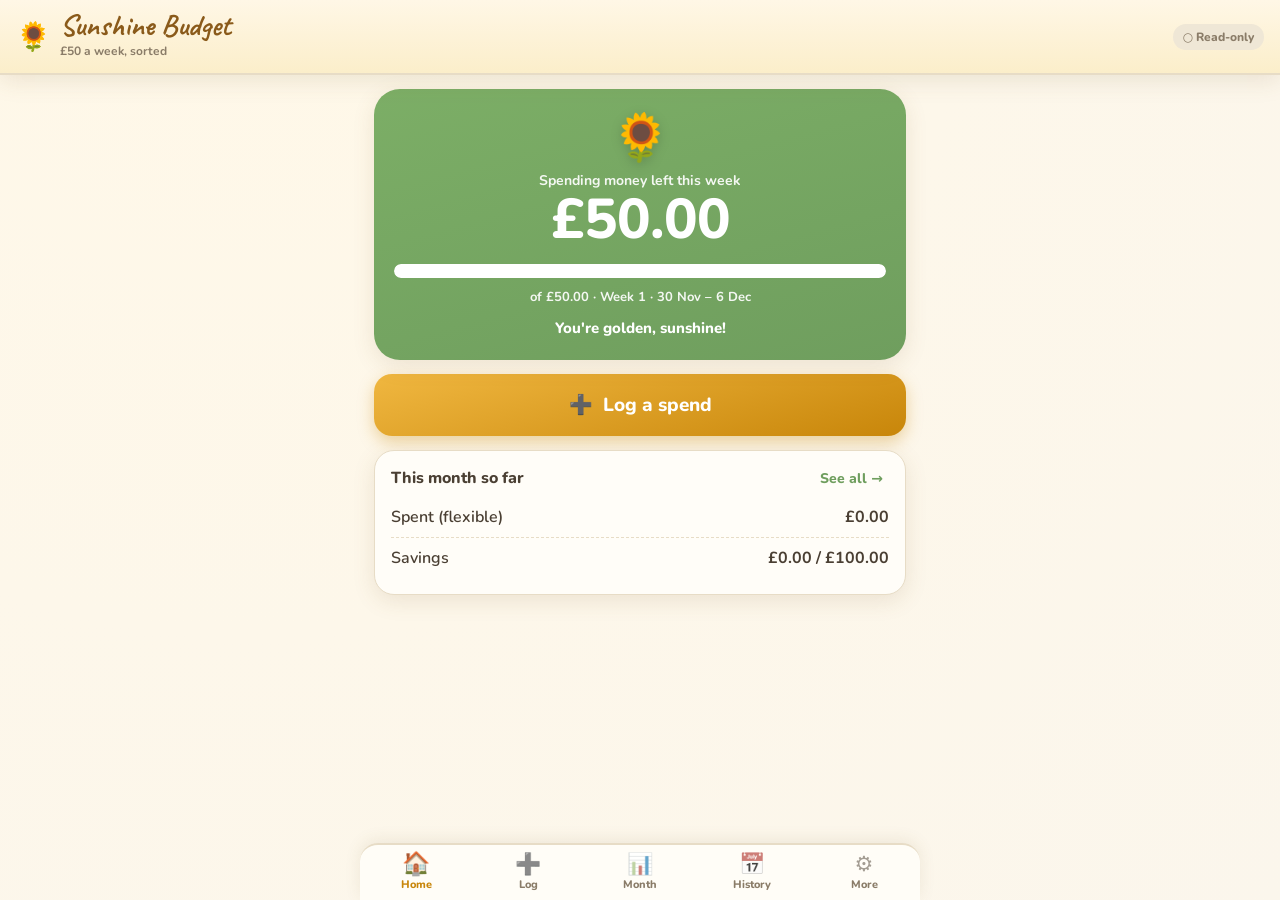
==== docs/budget/index.html @ 3f3d23d0 "Add Sunshine Budget Tracker app 🌻💰 A mobile-first spending tracker that runs on GitHub Pages at /bud" ====
<!DOCTYPE html>
<html lang="en">
<head>
  <meta charset="UTF-8">
  <meta name="viewport" content="width=device-width, initial-scale=1.0, maximum-scale=1.0, viewport-fit=cover">
  <meta name="theme-color" content="#fbeeca">
  <title>Sunshine Budget Tracker 🌻💰</title>
  <link rel="preconnect" href="https://fonts.googleapis.com">
  <link rel="preconnect" href="https://fonts.gstatic.com" crossorigin>
  <link href="https://fonts.googleapis.com/css2?family=Caveat:wght@600;700&family=Nunito:wght@400;600;700;800&display=swap" rel="stylesheet">
  <script>
    // GitHub Pages caches static assets, so a plain reload can show stale styles.
    // Load the stylesheet with a cache-buster so tweaks appear on a normal reload.
    document.write('<link rel="stylesheet" href="css/styles.css?v=' + Date.now() + '">');
  </script>
  <noscript><link rel="stylesheet" href="css/styles.css"></noscript>
  <link rel="icon" href="data:image/svg+xml,<svg xmlns='http://www.w3.org/2000/svg' viewBox='0 0 100 100'><text y='.9em' font-size='90'>🌻</text></svg>">
</head>
<body>
  <header class="topbar">
    <div class="brand"><span class="brand-emoji">🌻</span>
      <div><h1>Sunshine Budget</h1><small>£50 a week, sorted</small></div></div>
    <span id="saveStatus" class="status readonly">○ Read-only</span>
  </header>

  <main id="app" class="app"><div class="loading">Loading your sunshine budget… 🌻</div></main>

  <nav class="bottomnav">
    <button class="navbtn active" data-view="home"><span>🏠</span>Home</button>
    <button class="navbtn" data-view="log"><span>➕</span>Log</button>
    <button class="navbtn" data-view="month"><span>📊</span>Month</button>
    <button class="navbtn" data-view="history"><span>📅</span>History</button>
    <button class="navbtn" data-view="settings"><span>⚙️</span>More</button>
  </nav>

  <div id="toast" class="toast"></div>

  <script>
    // Cache-bust the whole JS module graph: an import map rewrites every local module to
    // a versioned URL so logic changes also appear on a normal reload. If the import map
    // is rejected it falls back to cached files — graceful staleness, never a broken page.
    (function () {
      var v = Date.now();
      var mods = ['app', 'store', 'github', 'budget'];
      var imports = {};
      mods.forEach(function (m) { imports['./js/' + m + '.js'] = './js/' + m + '.js?v=' + v; });
      document.write('<script type="importmap">' + JSON.stringify({ imports: imports }) + '<\/script>');
      document.write('<script type="module" src="js/app.js?v=' + v + '"><\/script>');
    })();
  </script>
</body>
</html>
---- docs/budget/css/styles.css ----
/* Sunshine Budget Tracker — warm, sunny, mobile-first. Not a banking app! 🌻 */
:root {
  --cream: #fbf6ec;
  --cream-2: #f4ecdc;
  --card: #fffdf8;
  --ink: #4a3f33;
  --ink-soft: #8a7c68;
  --gold: #e6a91f;
  --gold-deep: #c8860a;
  --green: #6f9e5e;
  --green-soft: #e3efd9;
  --amber: #e0922c;
  --amber-soft: #fbe9cf;
  --red: #d8694e;
  --red-soft: #f8ddd3;
  --pink: #d97aa0;
  --line: #e7dcc6;
  --shadow: 0 6px 22px rgba(120, 95, 50, 0.13);
  --radius: 20px;
}
* { box-sizing: border-box; -webkit-tap-highlight-color: transparent; }
html, body { margin: 0; }
body {
  font-family: "Nunito", "Segoe UI", system-ui, -apple-system, sans-serif;
  color: var(--ink);
  background: radial-gradient(circle at 20% -8%, #fff8e8, var(--cream)) fixed;
  min-height: 100vh;
  padding-bottom: 78px; /* room for bottom nav */
}
h1, h2, h3 { font-weight: 800; }
a { color: var(--green); }
button { font-family: inherit; cursor: pointer; }
i { font-style: normal; color: var(--ink-soft); font-weight: 600; }

/* ---------- top bar ---------- */
.topbar {
  position: sticky; top: 0; z-index: 30;
  display: flex; align-items: center; justify-content: space-between; gap: 10px;
  padding: 12px 16px; padding-top: calc(12px + env(safe-area-inset-top));
  background: linear-gradient(180deg, #fff7e6, #fbeeca);
  border-bottom: 2px solid var(--line); box-shadow: var(--shadow);
}
.brand { display: flex; align-items: center; gap: 9px; }
.brand-emoji { font-size: 28px; }
.brand h1 { margin: 0; font-family: 'Caveat', cursive; font-size: 30px; color: #8a5a1a; line-height: .9; }
.brand small { color: var(--ink-soft); font-size: 12px; font-weight: 700; }

.status { font-size: 12px; font-weight: 800; padding: 5px 10px; border-radius: 999px; white-space: nowrap; }
.status.readonly { background: #efe7d6; color: var(--ink-soft); }
.status.saved { background: var(--green-soft); color: var(--green); }
.status.saving { background: var(--amber-soft); color: var(--amber); }

/* ---------- layout ---------- */
.app { max-width: 560px; margin: 0 auto; padding: 14px 14px 6px; }
.loading { text-align: center; padding: 60px 0; color: var(--ink-soft); font-weight: 700; }
.screen { display: flex; flex-direction: column; gap: 14px; animation: fade .25s ease; }
@keyframes fade { from { opacity: 0; transform: translateY(6px); } to { opacity: 1; transform: none; } }
.screen-title { margin: 4px 2px 0; font-size: 22px; }

.card {
  background: var(--card); border: 1.5px solid var(--line); border-radius: var(--radius);
  box-shadow: var(--shadow); padding: 16px;
}
.card h3 { margin: 0 0 10px; font-size: 16px; }
.card-head { display: flex; align-items: center; justify-content: space-between; margin-bottom: 8px; }
.card-head h3 { margin: 0; }
.link { background: none; border: none; color: var(--green); font-weight: 800; font-size: 14px; }
.empty { color: var(--ink-soft); font-weight: 600; text-align: center; padding: 10px 0; }
.hint { color: var(--ink-soft); font-size: 13px; line-height: 1.5; margin: 6px 0 12px; }

/* ---------- dashboard big card ---------- */
.bigcard {
  position: relative; text-align: center; color: #fff;
  border-radius: 26px; padding: 26px 20px 22px; box-shadow: var(--shadow);
  background: linear-gradient(165deg, #7cae66, var(--green));
  transition: background .4s ease;
}
.bigcard.watch { background: linear-gradient(165deg, #7cae66, #5e8e4f); }
.bigcard.low  { background: linear-gradient(165deg, #eab44d, var(--amber)); }
.bigcard.over { background: linear-gradient(165deg, #e58e72, var(--red)); }
.sun { font-size: 46px; line-height: 1; filter: drop-shadow(0 3px 6px rgba(0,0,0,.18)); }
.sun.watch { animation: none; }
.bigcard-label { margin: 10px 0 2px; font-weight: 700; opacity: .92; font-size: 14px; }
.bigcard-amount { margin: 0; font-size: 56px; font-weight: 800; letter-spacing: -1px; line-height: 1; }
.bigcard-sub { margin: 10px 0 0; font-size: 13px; font-weight: 700; opacity: .92; }
.carry { margin: 8px 0 0; font-size: 13px; font-weight: 800; background: rgba(255,255,255,.22); display: inline-block; padding: 4px 12px; border-radius: 999px; }
.sun-line { margin: 12px 0 0; font-weight: 800; font-size: 15px; }
.depbar { margin: 16px auto 4px; height: 14px; width: 100%; background: rgba(255,255,255,.3); border-radius: 999px; overflow: hidden; }
.depbar-fill { height: 100%; background: #fff; border-radius: 999px; transition: width .5s ease; }

/* ---------- big log button ---------- */
.biglog {
  width: 100%; border: none; border-radius: 18px; padding: 18px;
  font-size: 19px; font-weight: 800; color: #fff;
  background: linear-gradient(165deg, #f0b740, var(--gold-deep));
  box-shadow: 0 6px 16px rgba(200, 134, 10, .34);
}
.biglog:active { transform: translateY(1px); }

/* ---------- mini rows ---------- */
.mini-row { display: flex; justify-content: space-between; align-items: center; padding: 9px 0; border-bottom: 1px dashed var(--line); font-weight: 600; }
.mini-row:last-child { border-bottom: none; }
.mini-row.total { font-weight: 800; }
.mini-row.total.over b { color: var(--red); }

/* ---------- log form ---------- */
.field { display: flex; flex-direction: column; gap: 6px; }
.field > span { font-weight: 800; font-size: 14px; padding-left: 2px; }
.field.inline { flex-direction: row; align-items: center; justify-content: space-between; gap: 10px; margin-bottom: 8px; }
.field.inline > span { font-size: 14px; }
.field-label { font-weight: 800; font-size: 14px; margin: 2px 2px -4px; }
.field input, .select {
  font-family: inherit; font-size: 16px; font-weight: 700; color: var(--ink);
  background: var(--card); border: 1.5px solid var(--line); border-radius: 14px; padding: 13px 14px; width: 100%;
}
.field input:focus, .select:focus { outline: 2px solid var(--gold); border-color: var(--gold); }
.amount-field .amount-input { font-size: 30px; }
.amount-input { display: flex; align-items: center; gap: 2px; background: var(--card); border: 1.5px solid var(--line); border-radius: 14px; padding: 4px 12px; }
.amount-input .curr { font-weight: 800; color: var(--ink-soft); }
.amount-input input { border: none; padding: 10px 4px; font-size: inherit; font-weight: 800; background: none; }
.amount-input input:focus { outline: none; }
.field.inline .amount-input { width: 130px; font-size: 16px; padding: 2px 10px; }

.chips { display: grid; grid-template-columns: repeat(2, 1fr); gap: 8px; }
.chip {
  display: flex; align-items: center; gap: 8px; text-align: left;
  border: 2px solid var(--line); background: var(--card); border-radius: 14px; padding: 12px;
  font-weight: 700; font-size: 14px; color: var(--ink);
}
.chip-emoji { font-size: 20px; }
.chip.sel { border-color: var(--gold); background: #fff6e0; box-shadow: 0 3px 10px rgba(230,169,31,.22); }

.row2 { display: grid; grid-template-columns: 1fr 1fr; gap: 8px; margin-top: 4px; }
.primary { border: none; border-radius: 14px; padding: 14px; font-weight: 800; font-size: 15px; color: #fff; background: linear-gradient(165deg, #7cae66, var(--green)); box-shadow: 0 5px 13px rgba(111,158,94,.3); }
.ghost { border: 1.5px solid var(--line); background: var(--card); border-radius: 14px; padding: 13px; font-weight: 800; font-size: 14px; color: var(--ink); }

/* ---------- month view ---------- */
.monthnav { display: flex; align-items: center; justify-content: space-between; }
.monthnav h2 { margin: 0; font-size: 19px; }
.monthnav h2 small { color: var(--ink-soft); font-weight: 700; font-size: 13px; }
.nav { width: 42px; height: 42px; border-radius: 50%; border: 1.5px solid var(--line); background: var(--card); font-size: 22px; font-weight: 800; color: var(--ink); }
.nav:disabled { opacity: .35; }

.catrow { padding: 9px 0; border-bottom: 1px dashed var(--line); }
.catrow:last-child { border-bottom: none; }
.catrow-top { display: flex; justify-content: space-between; align-items: baseline; margin-bottom: 6px; }
.catname { font-weight: 700; }
.catnum { font-weight: 800; }
.bar { height: 9px; background: var(--cream-2); border-radius: 999px; overflow: hidden; }
.bar-fill { height: 100%; background: var(--green); border-radius: 999px; transition: width .4s ease; }
.bar-fill.over { background: var(--red); }
.catrow.over .catnum { color: var(--red); }

.savings-card { display: flex; align-items: center; gap: 14px; }
.savings-card.hit { background: var(--green-soft); border-color: #c4ddb4; }
.savings-card.miss { background: var(--cream); }
.savings-face { font-size: 32px; }
.savings-card p { margin: 2px 0 0; color: var(--ink-soft); font-weight: 700; font-size: 13px; }
.savings-card b { font-size: 15px; }

/* ---------- history ---------- */
.runtotal { display: flex; justify-content: space-between; align-items: center; padding: 4px 4px; font-weight: 800; }
.runtotal span { color: var(--ink-soft); font-weight: 700; }
.entries { display: flex; flex-direction: column; gap: 8px; }
.entry { display: flex; align-items: center; gap: 11px; background: var(--card); border: 1.5px solid var(--line); border-radius: 14px; padding: 11px 13px; box-shadow: var(--shadow); }
.entry-emoji { font-size: 22px; }
.entry-main { flex: 1; display: flex; flex-direction: column; gap: 1px; min-width: 0; }
.entry-main b { font-size: 16px; }
.entry-meta { color: var(--ink-soft); font-weight: 600; font-size: 13px; overflow: hidden; text-overflow: ellipsis; white-space: nowrap; }
.entry-date { color: var(--ink-soft); font-weight: 700; font-size: 12px; white-space: nowrap; }
.entry-del { border: none; background: none; color: var(--ink-soft); font-size: 16px; padding: 4px 6px; border-radius: 8px; }
.entry-del:active { background: var(--red-soft); color: var(--red); }

.version { text-align: center; color: var(--ink-soft); font-size: 12px; font-weight: 700; margin: 6px 0 0; }

/* ---------- bottom nav ---------- */
.bottomnav {
  position: fixed; bottom: 0; left: 0; right: 0; z-index: 40;
  display: flex; background: #fffdf8ee; backdrop-filter: blur(8px);
  border-top: 2px solid var(--line); box-shadow: 0 -3px 16px rgba(120,95,50,.1);
  padding-bottom: env(safe-area-inset-bottom);
}
.navbtn {
  flex: 1; border: none; background: none; color: var(--ink-soft);
  display: flex; flex-direction: column; align-items: center; gap: 2px;
  padding: 9px 0 8px; font-size: 11px; font-weight: 800;
}
.navbtn span { font-size: 21px; line-height: 1; filter: grayscale(.4); opacity: .75; transition: all .15s; }
.navbtn.active { color: var(--gold-deep); }
.navbtn.active span { filter: none; opacity: 1; transform: translateY(-1px) scale(1.08); }

/* ---------- toast ---------- */
.toast {
  position: fixed; left: 50%; bottom: 88px; transform: translateX(-50%) translateY(20px);
  background: var(--ink); color: #fff; font-weight: 800; font-size: 14px;
  padding: 12px 20px; border-radius: 999px; box-shadow: var(--shadow);
  opacity: 0; pointer-events: none; transition: all .25s ease; z-index: 60; max-width: 90vw; text-align: center;
}
.toast.show { opacity: 1; transform: translateX(-50%) translateY(0); }
.toast.warn { background: var(--amber); }
.toast.err { background: var(--red); }
.toast.ok { background: var(--green); }

@media (min-width: 600px) {
  .bottomnav { max-width: 560px; margin: 0 auto; border-radius: 18px 18px 0 0; }
}
---- docs/budget/css/styles.css ----
/* Sunshine Budget Tracker — warm, sunny, mobile-first. Not a banking app! 🌻 */
:root {
  --cream: #fbf6ec;
  --cream-2: #f4ecdc;
  --card: #fffdf8;
  --ink: #4a3f33;
  --ink-soft: #8a7c68;
  --gold: #e6a91f;
  --gold-deep: #c8860a;
  --green: #6f9e5e;
  --green-soft: #e3efd9;
  --amber: #e0922c;
  --amber-soft: #fbe9cf;
  --red: #d8694e;
  --red-soft: #f8ddd3;
  --pink: #d97aa0;
  --line: #e7dcc6;
  --shadow: 0 6px 22px rgba(120, 95, 50, 0.13);
  --radius: 20px;
}
* { box-sizing: border-box; -webkit-tap-highlight-color: transparent; }
html, body { margin: 0; }
body {
  font-family: "Nunito", "Segoe UI", system-ui, -apple-system, sans-serif;
  color: var(--ink);
  background: radial-gradient(circle at 20% -8%, #fff8e8, var(--cream)) fixed;
  min-height: 100vh;
  padding-bottom: 78px; /* room for bottom nav */
}
h1, h2, h3 { font-weight: 800; }
a { color: var(--green); }
button { font-family: inherit; cursor: pointer; }
i { font-style: normal; color: var(--ink-soft); font-weight: 600; }

/* ---------- top bar ---------- */
.topbar {
  position: sticky; top: 0; z-index: 30;
  display: flex; align-items: center; justify-content: space-between; gap: 10px;
  padding: 12px 16px; padding-top: calc(12px + env(safe-area-inset-top));
  background: linear-gradient(180deg, #fff7e6, #fbeeca);
  border-bottom: 2px solid var(--line); box-shadow: var(--shadow);
}
.brand { display: flex; align-items: center; gap: 9px; }
.brand-emoji { font-size: 28px; }
.brand h1 { margin: 0; font-family: 'Caveat', cursive; font-size: 30px; color: #8a5a1a; line-height: .9; }
.brand small { color: var(--ink-soft); font-size: 12px; font-weight: 700; }

.status { font-size: 12px; font-weight: 800; padding: 5px 10px; border-radius: 999px; white-space: nowrap; }
.status.readonly { background: #efe7d6; color: var(--ink-soft); }
.status.saved { background: var(--green-soft); color: var(--green); }
.status.saving { background: var(--amber-soft); color: var(--amber); }

/* ---------- layout ---------- */
.app { max-width: 560px; margin: 0 auto; padding: 14px 14px 6px; }
.loading { text-align: center; padding: 60px 0; color: var(--ink-soft); font-weight: 700; }
.screen { display: flex; flex-direction: column; gap: 14px; animation: fade .25s ease; }
@keyframes fade { from { opacity: 0; transform: translateY(6px); } to { opacity: 1; transform: none; } }
.screen-title { margin: 4px 2px 0; font-size: 22px; }

.card {
  background: var(--card); border: 1.5px solid var(--line); border-radius: var(--radius);
  box-shadow: var(--shadow); padding: 16px;
}
.card h3 { margin: 0 0 10px; font-size: 16px; }
.card-head { display: flex; align-items: center; justify-content: space-between; margin-bottom: 8px; }
.card-head h3 { margin: 0; }
.link { background: none; border: none; color: var(--green); font-weight: 800; font-size: 14px; }
.empty { color: var(--ink-soft); font-weight: 600; text-align: center; padding: 10px 0; }
.hint { color: var(--ink-soft); font-size: 13px; line-height: 1.5; margin: 6px 0 12px; }

/* ---------- dashboard big card ---------- */
.bigcard {
  position: relative; text-align: center; color: #fff;
  border-radius: 26px; padding: 26px 20px 22px; box-shadow: var(--shadow);
  background: linear-gradient(165deg, #7cae66, var(--green));
  transition: background .4s ease;
}
.bigcard.watch { background: linear-gradient(165deg, #7cae66, #5e8e4f); }
.bigcard.low  { background: linear-gradient(165deg, #eab44d, var(--amber)); }
.bigcard.over { background: linear-gradient(165deg, #e58e72, var(--red)); }
.sun { font-size: 46px; line-height: 1; filter: drop-shadow(0 3px 6px rgba(0,0,0,.18)); }
.sun.watch { animation: none; }
.bigcard-label { margin: 10px 0 2px; font-weight: 700; opacity: .92; font-size: 14px; }
.bigcard-amount { margin: 0; font-size: 56px; font-weight: 800; letter-spacing: -1px; line-height: 1; }
.bigcard-sub { margin: 10px 0 0; font-size: 13px; font-weight: 700; opacity: .92; }
.carry { margin: 8px 0 0; font-size: 13px; font-weight: 800; background: rgba(255,255,255,.22); display: inline-block; padding: 4px 12px; border-radius: 999px; }
.sun-line { margin: 12px 0 0; font-weight: 800; font-size: 15px; }
.depbar { margin: 16px auto 4px; height: 14px; width: 100%; background: rgba(255,255,255,.3); border-radius: 999px; overflow: hidden; }
.depbar-fill { height: 100%; background: #fff; border-radius: 999px; transition: width .5s ease; }

/* ---------- big log button ---------- */
.biglog {
  width: 100%; border: none; border-radius: 18px; padding: 18px;
  font-size: 19px; font-weight: 800; color: #fff;
  background: linear-gradient(165deg, #f0b740, var(--gold-deep));
  box-shadow: 0 6px 16px rgba(200, 134, 10, .34);
}
.biglog:active { transform: translateY(1px); }

/* ---------- mini rows ---------- */
.mini-row { display: flex; justify-content: space-between; align-items: center; padding: 9px 0; border-bottom: 1px dashed var(--line); font-weight: 600; }
.mini-row:last-child { border-bottom: none; }
.mini-row.total { font-weight: 800; }
.mini-row.total.over b { color: var(--red); }

/* ---------- log form ---------- */
.field { display: flex; flex-direction: column; gap: 6px; }
.field > span { font-weight: 800; font-size: 14px; padding-left: 2px; }
.field.inline { flex-direction: row; align-items: center; justify-content: space-between; gap: 10px; margin-bottom: 8px; }
.field.inline > span { font-size: 14px; }
.field-label { font-weight: 800; font-size: 14px; margin: 2px 2px -4px; }
.field input, .select {
  font-family: inherit; font-size: 16px; font-weight: 700; color: var(--ink);
  background: var(--card); border: 1.5px solid var(--line); border-radius: 14px; padding: 13px 14px; width: 100%;
}
.field input:focus, .select:focus { outline: 2px solid var(--gold); border-color: var(--gold); }
.amount-field .amount-input { font-size: 30px; }
.amount-input { display: flex; align-items: center; gap: 2px; background: var(--card); border: 1.5px solid var(--line); border-radius: 14px; padding: 4px 12px; }
.amount-input .curr { font-weight: 800; color: var(--ink-soft); }
.amount-input input { border: none; padding: 10px 4px; font-size: inherit; font-weight: 800; background: none; }
.amount-input input:focus { outline: none; }
.field.inline .amount-input { width: 130px; font-size: 16px; padding: 2px 10px; }

.chips { display: grid; grid-template-columns: repeat(2, 1fr); gap: 8px; }
.chip {
  display: flex; align-items: center; gap: 8px; text-align: left;
  border: 2px solid var(--line); background: var(--card); border-radius: 14px; padding: 12px;
  font-weight: 700; font-size: 14px; color: var(--ink);
}
.chip-emoji { font-size: 20px; }
.chip.sel { border-color: var(--gold); background: #fff6e0; box-shadow: 0 3px 10px rgba(230,169,31,.22); }

.row2 { display: grid; grid-template-columns: 1fr 1fr; gap: 8px; margin-top: 4px; }
.primary { border: none; border-radius: 14px; padding: 14px; font-weight: 800; font-size: 15px; color: #fff; background: linear-gradient(165deg, #7cae66, var(--green)); box-shadow: 0 5px 13px rgba(111,158,94,.3); }
.ghost { border: 1.5px solid var(--line); background: var(--card); border-radius: 14px; padding: 13px; font-weight: 800; font-size: 14px; color: var(--ink); }

/* ---------- month view ---------- */
.monthnav { display: flex; align-items: center; justify-content: space-between; }
.monthnav h2 { margin: 0; font-size: 19px; }
.monthnav h2 small { color: var(--ink-soft); font-weight: 700; font-size: 13px; }
.nav { width: 42px; height: 42px; border-radius: 50%; border: 1.5px solid var(--line); background: var(--card); font-size: 22px; font-weight: 800; color: var(--ink); }
.nav:disabled { opacity: .35; }

.catrow { padding: 9px 0; border-bottom: 1px dashed var(--line); }
.catrow:last-child { border-bottom: none; }
.catrow-top { display: flex; justify-content: space-between; align-items: baseline; margin-bottom: 6px; }
.catname { font-weight: 700; }
.catnum { font-weight: 800; }
.bar { height: 9px; background: var(--cream-2); border-radius: 999px; overflow: hidden; }
.bar-fill { height: 100%; background: var(--green); border-radius: 999px; transition: width .4s ease; }
.bar-fill.over { background: var(--red); }
.catrow.over .catnum { color: var(--red); }

.savings-card { display: flex; align-items: center; gap: 14px; }
.savings-card.hit { background: var(--green-soft); border-color: #c4ddb4; }
.savings-card.miss { background: var(--cream); }
.savings-face { font-size: 32px; }
.savings-card p { margin: 2px 0 0; color: var(--ink-soft); font-weight: 700; font-size: 13px; }
.savings-card b { font-size: 15px; }

/* ---------- history ---------- */
.runtotal { display: flex; justify-content: space-between; align-items: center; padding: 4px 4px; font-weight: 800; }
.runtotal span { color: var(--ink-soft); font-weight: 700; }
.entries { display: flex; flex-direction: column; gap: 8px; }
.entry { display: flex; align-items: center; gap: 11px; background: var(--card); border: 1.5px solid var(--line); border-radius: 14px; padding: 11px 13px; box-shadow: var(--shadow); }
.entry-emoji { font-size: 22px; }
.entry-main { flex: 1; display: flex; flex-direction: column; gap: 1px; min-width: 0; }
.entry-main b { font-size: 16px; }
.entry-meta { color: var(--ink-soft); font-weight: 600; font-size: 13px; overflow: hidden; text-overflow: ellipsis; white-space: nowrap; }
.entry-date { color: var(--ink-soft); font-weight: 700; font-size: 12px; white-space: nowrap; }
.entry-del { border: none; background: none; color: var(--ink-soft); font-size: 16px; padding: 4px 6px; border-radius: 8px; }
.entry-del:active { background: var(--red-soft); color: var(--red); }

.version { text-align: center; color: var(--ink-soft); font-size: 12px; font-weight: 700; margin: 6px 0 0; }

/* ---------- bottom nav ---------- */
.bottomnav {
  position: fixed; bottom: 0; left: 0; right: 0; z-index: 40;
  display: flex; background: #fffdf8ee; backdrop-filter: blur(8px);
  border-top: 2px solid var(--line); box-shadow: 0 -3px 16px rgba(120,95,50,.1);
  padding-bottom: env(safe-area-inset-bottom);
}
.navbtn {
  flex: 1; border: none; background: none; color: var(--ink-soft);
  display: flex; flex-direction: column; align-items: center; gap: 2px;
  padding: 9px 0 8px; font-size: 11px; font-weight: 800;
}
.navbtn span { font-size: 21px; line-height: 1; filter: grayscale(.4); opacity: .75; transition: all .15s; }
.navbtn.active { color: var(--gold-deep); }
.navbtn.active span { filter: none; opacity: 1; transform: translateY(-1px) scale(1.08); }

/* ---------- toast ---------- */
.toast {
  position: fixed; left: 50%; bottom: 88px; transform: translateX(-50%) translateY(20px);
  background: var(--ink); color: #fff; font-weight: 800; font-size: 14px;
  padding: 12px 20px; border-radius: 999px; box-shadow: var(--shadow);
  opacity: 0; pointer-events: none; transition: all .25s ease; z-index: 60; max-width: 90vw; text-align: center;
}
.toast.show { opacity: 1; transform: translateX(-50%) translateY(0); }
.toast.warn { background: var(--amber); }
.toast.err { background: var(--red); }
.toast.ok { background: var(--green); }

@media (min-width: 600px) {
  .bottomnav { max-width: 560px; margin: 0 auto; border-radius: 18px 18px 0 0; }
}
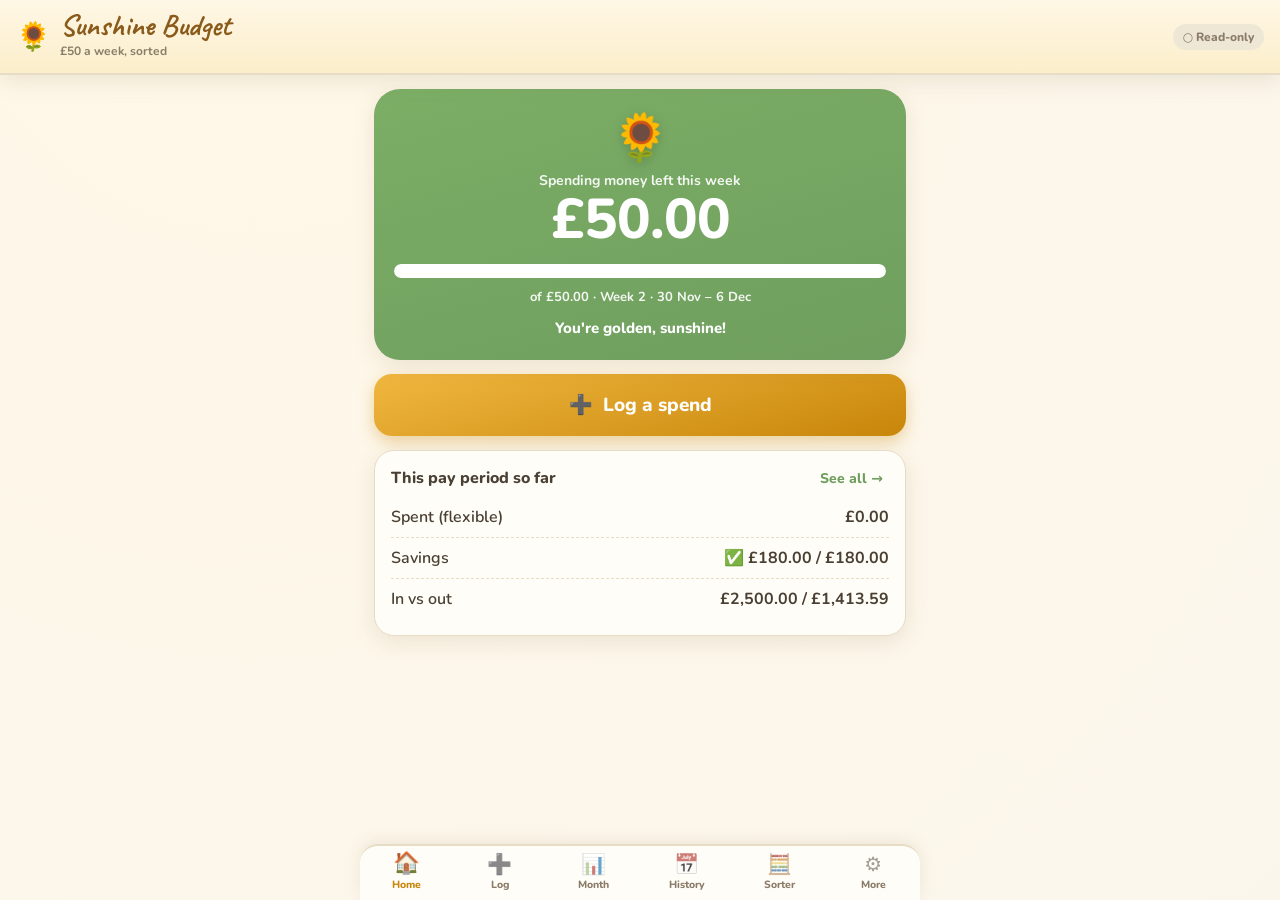
==== commit 602b893e: "Budget restructure + End-of-Month Money Sorter (brief §1–2) Section 1 — data restructure: - Move Inv" ====
--- a/docs/budget/index.html
+++ b/docs/budget/index.html
@@ -30,6 +30,7 @@
     <button class="navbtn" data-view="log"><span>➕</span>Log</button>
     <button class="navbtn" data-view="month"><span>📊</span>Month</button>
     <button class="navbtn" data-view="history"><span>📅</span>History</button>
+    <button class="navbtn" data-view="sorter"><span>🧮</span>Sorter</button>
     <button class="navbtn" data-view="settings"><span>⚙️</span>More</button>
   </nav>
 
--- a/docs/budget/css/styles.css
+++ b/docs/budget/css/styles.css
@@ -151,6 +151,27 @@
 .bar-fill.over { background: var(--red); }
 .catrow.over .catnum { color: var(--red); }
 
+/* tappable itemised breakdown (bills, subscriptions, income) */
+.breakdown { border-bottom: 1px dashed var(--line); }
+.breakdown:last-of-type { border-bottom: none; }
+.breakdown summary {
+  display: flex; justify-content: space-between; align-items: center;
+  padding: 10px 0; font-weight: 700; cursor: pointer; list-style: none; user-select: none;
+}
+.breakdown summary::-webkit-details-marker { display: none; }
+.breakdown summary b { font-weight: 800; display: inline-flex; align-items: center; gap: 6px; }
+.breakdown .chev { display: inline-block; color: var(--ink-soft); transition: transform .18s ease; font-size: 12px; }
+.breakdown[open] .chev { transform: rotate(90deg); }
+.mini-row.sub { padding: 7px 0 7px 14px; font-weight: 600; color: var(--ink-soft); border-bottom: 1px dashed var(--line); }
+.mini-row.sub b { color: var(--ink); font-weight: 700; }
+.breakdown .mini-row.sub:last-child { border-bottom: none; padding-bottom: 4px; }
+
+/* buffer safety-net card */
+.buffer-card { display: flex; align-items: flex-start; gap: 14px; background: #eef4fb; border-color: #cfe0f0; }
+.buffer-face { font-size: 30px; line-height: 1.2; }
+.buffer-amount { margin: 2px 0 0; font-size: 20px; font-weight: 800; color: #3a6ea5; }
+.buffer-amount i { font-size: 12px; font-weight: 700; margin-left: 6px; }
+
 .savings-card { display: flex; align-items: center; gap: 14px; }
 .savings-card.hit { background: var(--green-soft); border-color: #c4ddb4; }
 .savings-card.miss { background: var(--cream); }
@@ -173,6 +194,25 @@
 
 .version { text-align: center; color: var(--ink-soft); font-size: 12px; font-weight: 700; margin: 6px 0 0; }
 
+/* ---------- 🧮 money sorter ---------- */
+.sort-card {
+  background: var(--card); border: 1.5px solid var(--line); border-radius: var(--radius);
+  box-shadow: var(--shadow); padding: 16px; margin-top: 4px; animation: fade .25s ease;
+}
+.sort-card.warn { background: var(--amber-soft); border-color: #f0cf9a; }
+.sort-card.queen { background: linear-gradient(165deg, #fff7e0, #ffeec2); border-color: var(--gold); box-shadow: 0 8px 26px rgba(230,169,31,.3); }
+.queen-banner { text-align: center; font-weight: 800; color: var(--gold-deep); font-size: 16px; margin-bottom: 10px; }
+.sort-tier { font-size: 20px; font-weight: 800; display: flex; align-items: center; flex-wrap: wrap; gap: 8px; margin-bottom: 12px; }
+.tier-split { font-size: 12px; font-weight: 700; color: var(--ink-soft); background: var(--cream-2); padding: 3px 9px; border-radius: 999px; }
+.sort-row { display: flex; justify-content: space-between; align-items: center; padding: 11px 0; border-bottom: 1px dashed var(--line); font-weight: 700; }
+.sort-row b { font-weight: 800; font-size: 17px; }
+.sort-row.pay { color: var(--red); }
+.sort-row.pay b { color: var(--red); }
+.sort-row.keep { color: var(--ink-soft); border-bottom: none; }
+.sort-warn { margin: 6px 0 0; color: var(--red); font-weight: 800; font-size: 13px; }
+.sort-note { margin: 12px 0 0; color: var(--ink-soft); font-weight: 700; font-size: 13px; text-align: center; }
+.sort-card.warn p { margin: 4px 0 0; font-weight: 700; font-size: 14px; line-height: 1.5; }
+
 /* ---------- bottom nav ---------- */
 .bottomnav {
   position: fixed; bottom: 0; left: 0; right: 0; z-index: 40;
@@ -183,9 +223,9 @@
 .navbtn {
   flex: 1; border: none; background: none; color: var(--ink-soft);
   display: flex; flex-direction: column; align-items: center; gap: 2px;
-  padding: 9px 0 8px; font-size: 11px; font-weight: 800;
-}
-.navbtn span { font-size: 21px; line-height: 1; filter: grayscale(.4); opacity: .75; transition: all .15s; }
+  padding: 9px 0 8px; font-size: 10.5px; font-weight: 800;
+}
+.navbtn span { font-size: 20px; line-height: 1; filter: grayscale(.4); opacity: .75; transition: all .15s; }
 .navbtn.active { color: var(--gold-deep); }
 .navbtn.active span { filter: none; opacity: 1; transform: translateY(-1px) scale(1.08); }
 
--- a/docs/budget/css/styles.css
+++ b/docs/budget/css/styles.css
@@ -151,6 +151,27 @@
 .bar-fill.over { background: var(--red); }
 .catrow.over .catnum { color: var(--red); }
 
+/* tappable itemised breakdown (bills, subscriptions, income) */
+.breakdown { border-bottom: 1px dashed var(--line); }
+.breakdown:last-of-type { border-bottom: none; }
+.breakdown summary {
+  display: flex; justify-content: space-between; align-items: center;
+  padding: 10px 0; font-weight: 700; cursor: pointer; list-style: none; user-select: none;
+}
+.breakdown summary::-webkit-details-marker { display: none; }
+.breakdown summary b { font-weight: 800; display: inline-flex; align-items: center; gap: 6px; }
+.breakdown .chev { display: inline-block; color: var(--ink-soft); transition: transform .18s ease; font-size: 12px; }
+.breakdown[open] .chev { transform: rotate(90deg); }
+.mini-row.sub { padding: 7px 0 7px 14px; font-weight: 600; color: var(--ink-soft); border-bottom: 1px dashed var(--line); }
+.mini-row.sub b { color: var(--ink); font-weight: 700; }
+.breakdown .mini-row.sub:last-child { border-bottom: none; padding-bottom: 4px; }
+
+/* buffer safety-net card */
+.buffer-card { display: flex; align-items: flex-start; gap: 14px; background: #eef4fb; border-color: #cfe0f0; }
+.buffer-face { font-size: 30px; line-height: 1.2; }
+.buffer-amount { margin: 2px 0 0; font-size: 20px; font-weight: 800; color: #3a6ea5; }
+.buffer-amount i { font-size: 12px; font-weight: 700; margin-left: 6px; }
+
 .savings-card { display: flex; align-items: center; gap: 14px; }
 .savings-card.hit { background: var(--green-soft); border-color: #c4ddb4; }
 .savings-card.miss { background: var(--cream); }
@@ -173,6 +194,25 @@
 
 .version { text-align: center; color: var(--ink-soft); font-size: 12px; font-weight: 700; margin: 6px 0 0; }
 
+/* ---------- 🧮 money sorter ---------- */
+.sort-card {
+  background: var(--card); border: 1.5px solid var(--line); border-radius: var(--radius);
+  box-shadow: var(--shadow); padding: 16px; margin-top: 4px; animation: fade .25s ease;
+}
+.sort-card.warn { background: var(--amber-soft); border-color: #f0cf9a; }
+.sort-card.queen { background: linear-gradient(165deg, #fff7e0, #ffeec2); border-color: var(--gold); box-shadow: 0 8px 26px rgba(230,169,31,.3); }
+.queen-banner { text-align: center; font-weight: 800; color: var(--gold-deep); font-size: 16px; margin-bottom: 10px; }
+.sort-tier { font-size: 20px; font-weight: 800; display: flex; align-items: center; flex-wrap: wrap; gap: 8px; margin-bottom: 12px; }
+.tier-split { font-size: 12px; font-weight: 700; color: var(--ink-soft); background: var(--cream-2); padding: 3px 9px; border-radius: 999px; }
+.sort-row { display: flex; justify-content: space-between; align-items: center; padding: 11px 0; border-bottom: 1px dashed var(--line); font-weight: 700; }
+.sort-row b { font-weight: 800; font-size: 17px; }
+.sort-row.pay { color: var(--red); }
+.sort-row.pay b { color: var(--red); }
+.sort-row.keep { color: var(--ink-soft); border-bottom: none; }
+.sort-warn { margin: 6px 0 0; color: var(--red); font-weight: 800; font-size: 13px; }
+.sort-note { margin: 12px 0 0; color: var(--ink-soft); font-weight: 700; font-size: 13px; text-align: center; }
+.sort-card.warn p { margin: 4px 0 0; font-weight: 700; font-size: 14px; line-height: 1.5; }
+
 /* ---------- bottom nav ---------- */
 .bottomnav {
   position: fixed; bottom: 0; left: 0; right: 0; z-index: 40;
@@ -183,9 +223,9 @@
 .navbtn {
   flex: 1; border: none; background: none; color: var(--ink-soft);
   display: flex; flex-direction: column; align-items: center; gap: 2px;
-  padding: 9px 0 8px; font-size: 11px; font-weight: 800;
-}
-.navbtn span { font-size: 21px; line-height: 1; filter: grayscale(.4); opacity: .75; transition: all .15s; }
+  padding: 9px 0 8px; font-size: 10.5px; font-weight: 800;
+}
+.navbtn span { font-size: 20px; line-height: 1; filter: grayscale(.4); opacity: .75; transition: all .15s; }
 .navbtn.active { color: var(--gold-deep); }
 .navbtn.active span { filter: none; opacity: 1; transform: translateY(-1px) scale(1.08); }
 
